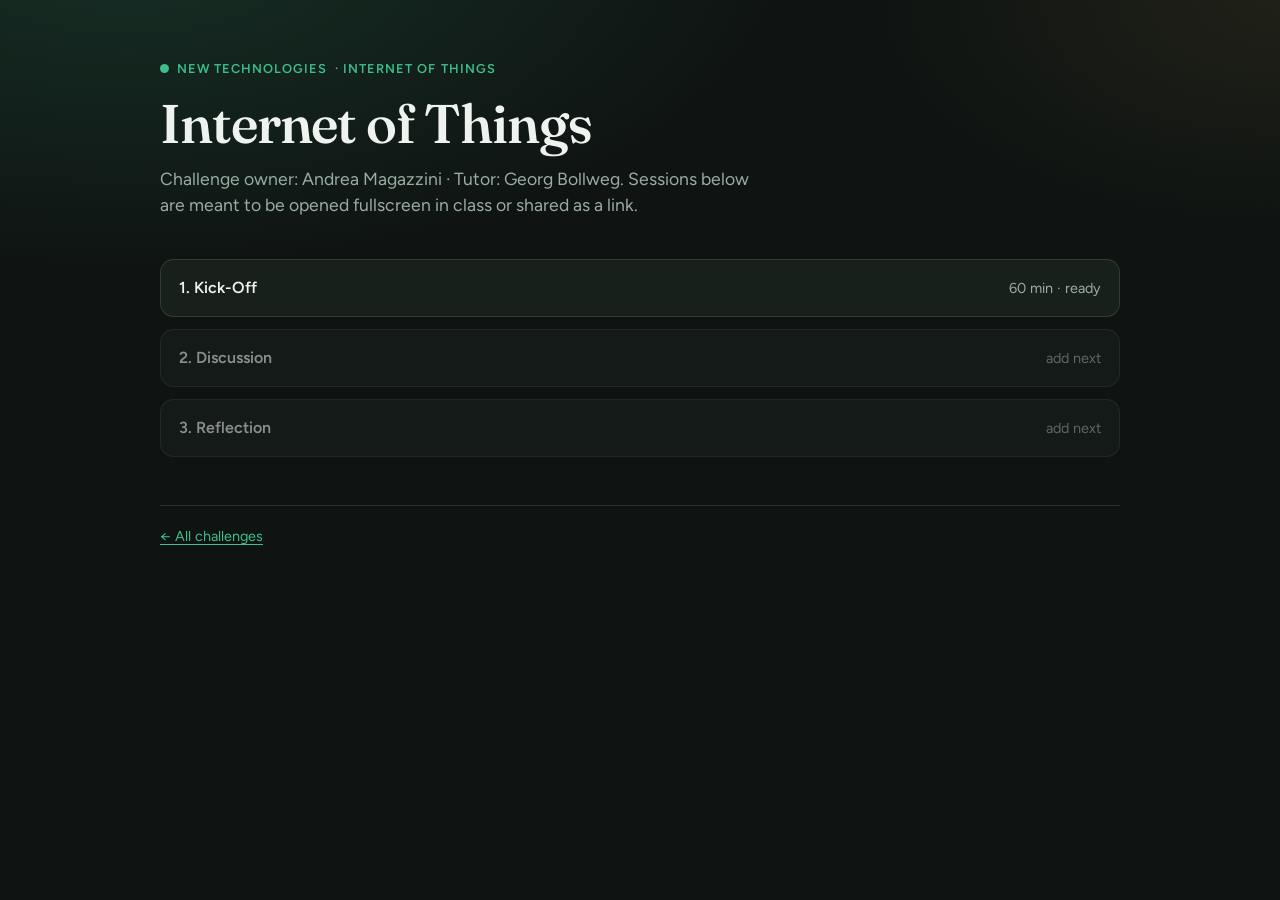
==== challenges/internet-of-things/index.html @ 279f0beb "Add New Technologies challenge live-session site Landing page plus Internet of Things Kick-Off Revea" ====
<!DOCTYPE html>
<html lang="en">
  <head>
    <meta charset="utf-8" />
    <meta name="viewport" content="width=device-width, initial-scale=1" />
    <title>Internet of Things — Live sessions</title>
    <link rel="preconnect" href="https://fonts.googleapis.com" />
    <link rel="preconnect" href="https://fonts.gstatic.com" crossorigin />
    <link
      href="https://fonts.googleapis.com/css2?family=Figtree:wght@400;500;600;700&family=Fraunces:opsz,wght@9..144,500;9..144,600&display=swap"
      rel="stylesheet"
    />
    <link rel="stylesheet" href="../../assets/site.css" />
  </head>
  <body>
    <main class="wrap">
      <p class="eyebrow">
        <a href="../../">New Technologies</a> · Internet of Things
      </p>
      <h1>Internet of Things</h1>
      <p class="lede">
        Challenge owner: Andrea Magazzini · Tutor: Georg Bollweg. Sessions below
        are meant to be opened fullscreen in class or shared as a link.
      </p>

      <div class="list">
        <a href="kick-off/">
          <strong>1. Kick-Off</strong>
          <span>60 min · ready</span>
        </a>
        <a href="#" aria-disabled="true" style="opacity: 0.55; pointer-events: none">
          <strong>2. Discussion</strong>
          <span>add next</span>
        </a>
        <a href="#" aria-disabled="true" style="opacity: 0.55; pointer-events: none">
          <strong>3. Reflection</strong>
          <span>add next</span>
        </a>
      </div>

      <p class="foot">
        <a href="../../">← All challenges</a>
      </p>
    </main>
  </body>
</html>
---- assets/site.css ----
:root {
  --bg: #0f1412;
  --bg-elevated: #18201c;
  --surface: #1e2a24;
  --text: #eef3ef;
  --muted: #9aada2;
  --accent: #3dbe8c;
  --accent-dim: #2a8f68;
  --line: rgba(238, 243, 239, 0.12);
  --warning: #e6b35a;
  --font-display: "Fraunces", Georgia, serif;
  --font-body: "Figtree", system-ui, sans-serif;
}

* {
  box-sizing: border-box;
}

html,
body {
  margin: 0;
  min-height: 100%;
  background:
    radial-gradient(1200px 600px at 10% -10%, rgba(61, 190, 140, 0.16), transparent 55%),
    radial-gradient(900px 500px at 100% 0%, rgba(230, 179, 90, 0.08), transparent 45%),
    var(--bg);
  color: var(--text);
  font-family: var(--font-body);
  line-height: 1.5;
}

a {
  color: inherit;
  text-decoration: none;
}

.wrap {
  width: min(960px, calc(100% - 2.5rem));
  margin: 0 auto;
  padding: 3.5rem 0 4rem;
}

.eyebrow {
  display: inline-flex;
  align-items: center;
  gap: 0.5rem;
  margin: 0 0 1rem;
  color: var(--accent);
  font-size: 0.8rem;
  font-weight: 600;
  letter-spacing: 0.08em;
  text-transform: uppercase;
}

.eyebrow::before {
  content: "";
  width: 0.55rem;
  height: 0.55rem;
  border-radius: 999px;
  background: var(--accent);
}

h1 {
  margin: 0 0 0.75rem;
  font-family: var(--font-display);
  font-size: clamp(2.2rem, 5vw, 3.4rem);
  font-weight: 550;
  line-height: 1.1;
  letter-spacing: -0.02em;
}

.lede {
  max-width: 38rem;
  margin: 0 0 2.5rem;
  color: var(--muted);
  font-size: 1.1rem;
}

.grid {
  display: grid;
  gap: 1rem;
}

@media (min-width: 720px) {
  .grid.cols-2 {
    grid-template-columns: 1.2fr 0.8fr;
  }
}

.card {
  display: block;
  padding: 1.35rem 1.4rem;
  border: 1px solid var(--line);
  border-radius: 1rem;
  background: color-mix(in srgb, var(--surface) 88%, transparent);
  transition: border-color 160ms ease, transform 160ms ease;
}

.card:hover {
  border-color: color-mix(in srgb, var(--accent) 55%, var(--line));
  transform: translateY(-2px);
}

.card h2 {
  margin: 0 0 0.4rem;
  font-family: var(--font-display);
  font-size: 1.45rem;
  font-weight: 550;
}

.card p {
  margin: 0;
  color: var(--muted);
  font-size: 0.98rem;
}

.meta {
  display: flex;
  flex-wrap: wrap;
  gap: 0.5rem;
  margin: 1rem 0 0;
}

.pill {
  display: inline-flex;
  padding: 0.25rem 0.65rem;
  border: 1px solid var(--line);
  border-radius: 999px;
  color: var(--muted);
  font-size: 0.78rem;
}

.pill.accent {
  border-color: color-mix(in srgb, var(--accent) 45%, var(--line));
  color: var(--accent);
}

.section {
  margin-top: 2.75rem;
}

.section h2 {
  margin: 0 0 1rem;
  font-family: var(--font-display);
  font-size: 1.35rem;
  font-weight: 550;
}

.list {
  display: grid;
  gap: 0.75rem;
}

.list a {
  display: flex;
  justify-content: space-between;
  gap: 1rem;
  align-items: baseline;
  padding: 1rem 1.1rem;
  border: 1px solid var(--line);
  border-radius: 0.85rem;
  background: var(--bg-elevated);
}

.list a:hover {
  border-color: color-mix(in srgb, var(--accent) 50%, var(--line));
}

.list strong {
  font-weight: 600;
}

.list span {
  color: var(--muted);
  font-size: 0.9rem;
}

.foot {
  margin-top: 3rem;
  padding-top: 1.25rem;
  border-top: 1px solid var(--line);
  color: var(--muted);
  font-size: 0.9rem;
}

.foot a {
  color: var(--accent);
  text-decoration: underline;
  text-underline-offset: 3px;
}

.hint {
  margin: 0.75rem 0 0;
  color: var(--muted);
  font-size: 0.88rem;
}
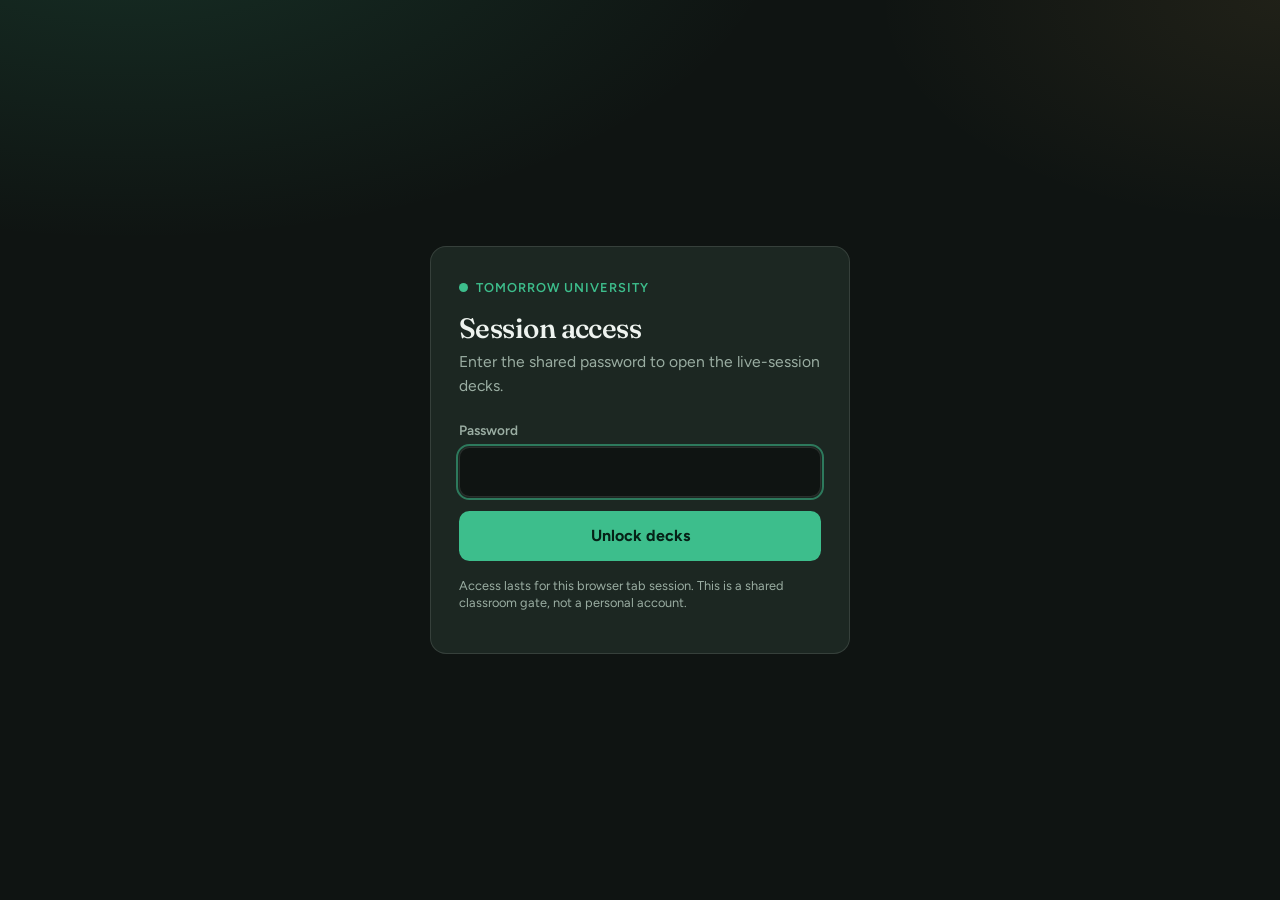
==== commit fa14b6e4: "Add shared password gate for published session decks Login page unlocks the site for the browser tab" ====
--- a/challenges/internet-of-things/index.html
+++ b/challenges/internet-of-things/index.html
@@ -11,6 +11,11 @@
       rel="stylesheet"
     />
     <link rel="stylesheet" href="../../assets/site.css" />
+    <script src="../../assets/auth-config.js"></script>
+    <script src="../../assets/auth.js"></script>
+    <script>
+      TouAuth.requireAuth();
+    </script>
   </head>
   <body>
     <main class="wrap">
--- a/assets/site.css
+++ b/assets/site.css
@@ -1,3 +1,12 @@
+/* Hide page chrome until auth.js marks the document as unlocked */
+html:not(.tou-authed) body {
+  visibility: hidden;
+}
+html.tou-authed body,
+html.tou-login body {
+  visibility: visible;
+}
+
 :root {
   --bg: #0f1412;
   --bg-elevated: #18201c;
